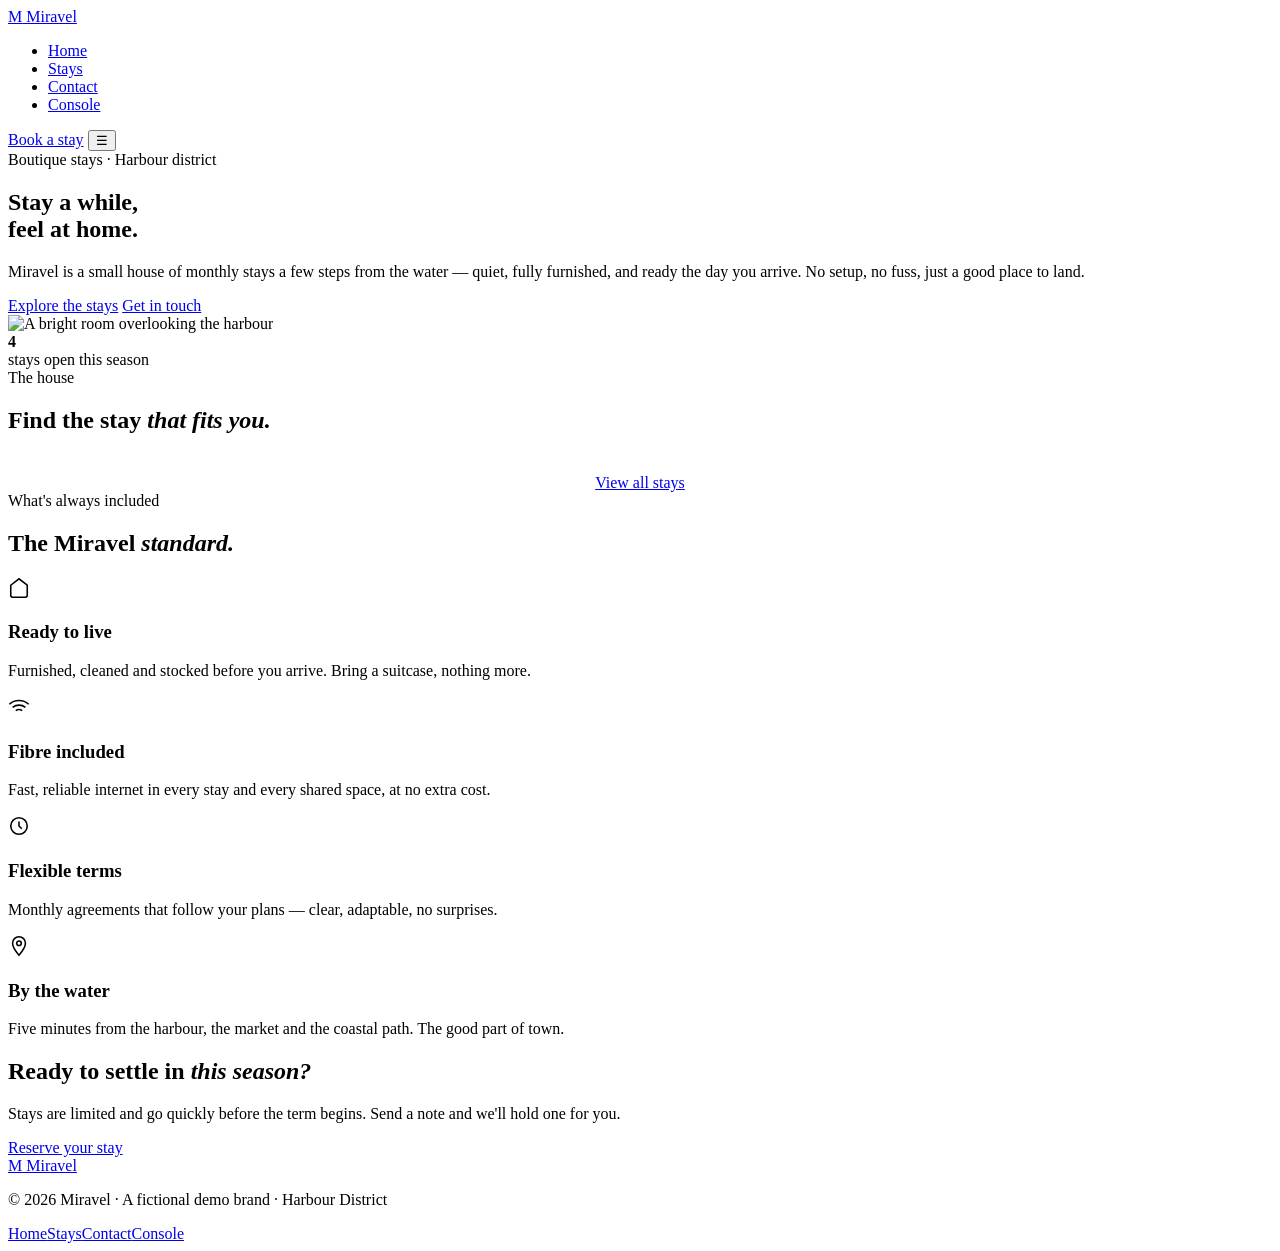
==== index.html @ c9b0ef8e "Add files via upload" ====
<!DOCTYPE html>
<html lang="en">
<head>
  <meta charset="UTF-8">
  <meta name="viewport" content="width=device-width, initial-scale=1.0">
  <title>Miravel — Boutique Stays by the Coast</title>
  <meta name="description" content="Miravel offers modern, fully-equipped boutique stays a few steps from the harbour. Monthly rooms for students, remote workers and long visits.">
  <link rel="preconnect" href="https://fonts.googleapis.com">
  <link rel="preconnect" href="https://fonts.gstatic.com" crossorigin>
  <link href="https://fonts.googleapis.com/css2?family=Fraunces:ital,opsz,wght@0,9..144,400;0,9..144,500;1,9..144,400&family=Inter:wght@400;500;600&display=swap" rel="stylesheet">
  <link rel="stylesheet" href="assets/style.css">
</head>
<body>

<!-- NAV -->
<nav class="nav">
  <div class="container nav__inner">
    <a href="index.html" class="brand"><span class="brand__mark">M</span> Miravel</a>
    <ul class="nav__links">
      <li><a href="index.html" class="active">Home</a></li>
      <li><a href="rooms.html">Stays</a></li>
      <li><a href="contact.html">Contact</a></li>
      <li><a href="admin.html">Console</a></li>
    </ul>
    <a href="contact.html" class="btn btn--primary btn--sm nav__cta">Book a stay</a>
    <button class="burger" onclick="toggleNav()">☰</button>
  </div>
</nav>

<!-- HERO -->
<section class="hero">
  <div class="container hero__grid">
    <div>
      <span class="eyebrow">Boutique stays · Harbour district</span>
      <h1 class="display">Stay a while,<br><span class="amber">feel at home.</span></h1>
      <p>Miravel is a small house of monthly stays a few steps from the water — quiet, fully furnished, and ready the day you arrive. No setup, no fuss, just a good place to land.</p>
      <div class="hero__actions">
        <a href="rooms.html" class="btn btn--primary">Explore the stays</a>
        <a href="contact.html" class="btn btn--ghost">Get in touch</a>
      </div>
    </div>
    <div class="hero__visual">
      <img src="https://picsum.photos/seed/miravel-hero/900/1100" alt="A bright room overlooking the harbour">
      <div class="hero__badge">
        <span class="dot"></span>
        <div><b>4</b><br><span>stays open this season</span></div>
      </div>
    </div>
  </div>
</section>

<!-- FEATURED STAYS -->
<section class="section">
  <div class="container">
    <div class="section__head">
      <span class="eyebrow">The house</span>
      <h2 class="display">Find the stay <em>that fits you.</em></h2>
    </div>
    <div class="rooms-grid" id="featured-rooms"></div>
    <div style="text-align:center;margin-top:40px">
      <a href="rooms.html" class="btn btn--primary">View all stays</a>
    </div>
  </div>
</section>

<!-- FEATURES -->
<section class="section" style="padding-top:0">
  <div class="container">
    <div class="section__head">
      <span class="eyebrow eyebrow--amber">What's always included</span>
      <h2 class="display">The Miravel <em>standard.</em></h2>
    </div>
    <div class="features">
      <div class="feature reveal">
        <div class="feature__icon"><svg width="22" height="22" viewBox="0 0 24 24" fill="none" stroke="currentColor" stroke-width="1.7"><path d="M3 9l9-7 9 7v11a2 2 0 0 1-2 2H5a2 2 0 0 1-2-2Z"/></svg></div>
        <h3>Ready to live</h3><p>Furnished, cleaned and stocked before you arrive. Bring a suitcase, nothing more.</p>
      </div>
      <div class="feature reveal">
        <div class="feature__icon"><svg width="22" height="22" viewBox="0 0 24 24" fill="none" stroke="currentColor" stroke-width="1.7"><path d="M5 12.5a11 11 0 0 1 14 0M1.4 9a16 16 0 0 1 21.2 0M8.5 16a6 6 0 0 1 7 0M12 20h.01"/></svg></div>
        <h3>Fibre included</h3><p>Fast, reliable internet in every stay and every shared space, at no extra cost.</p>
      </div>
      <div class="feature reveal">
        <div class="feature__icon"><svg width="22" height="22" viewBox="0 0 24 24" fill="none" stroke="currentColor" stroke-width="1.7"><circle cx="12" cy="12" r="9"/><path d="M12 7v5l3 3"/></svg></div>
        <h3>Flexible terms</h3><p>Monthly agreements that follow your plans — clear, adaptable, no surprises.</p>
      </div>
      <div class="feature reveal">
        <div class="feature__icon"><svg width="22" height="22" viewBox="0 0 24 24" fill="none" stroke="currentColor" stroke-width="1.7"><path d="M12 2C8 2 5 5 5 9c0 5 7 13 7 13s7-8 7-13c0-4-3-7-7-7Z"/><circle cx="12" cy="9" r="2.5"/></svg></div>
        <h3>By the water</h3><p>Five minutes from the harbour, the market and the coastal path. The good part of town.</p>
      </div>
    </div>
  </div>
</section>

<!-- BANNER -->
<section class="section" style="padding-top:0">
  <div class="container">
    <div class="banner reveal">
      <div>
        <h2 class="display">Ready to settle in <em>this season?</em></h2>
        <p>Stays are limited and go quickly before the term begins. Send a note and we'll hold one for you.</p>
      </div>
      <a href="contact.html" class="btn btn--amber">Reserve your stay</a>
    </div>
  </div>
</section>

<!-- FOOTER -->
<footer class="footer">
  <div class="container footer__inner">
    <a href="index.html" class="brand"><span class="brand__mark">M</span> Miravel</a>
    <p class="footer__copy">© <span id="yr"></span> Miravel · A fictional demo brand · Harbour District</p>
    <nav class="footer__nav">
      <a href="index.html">Home</a><a href="rooms.html">Stays</a><a href="contact.html">Contact</a><a href="admin.html">Console</a>
    </nav>
  </div>
</footer>

<script src="assets/data.js"></script>
<script src="assets/site.js"></script>
<script>document.getElementById("yr").textContent = new Date().getFullYear();</script>
</body>
</html>
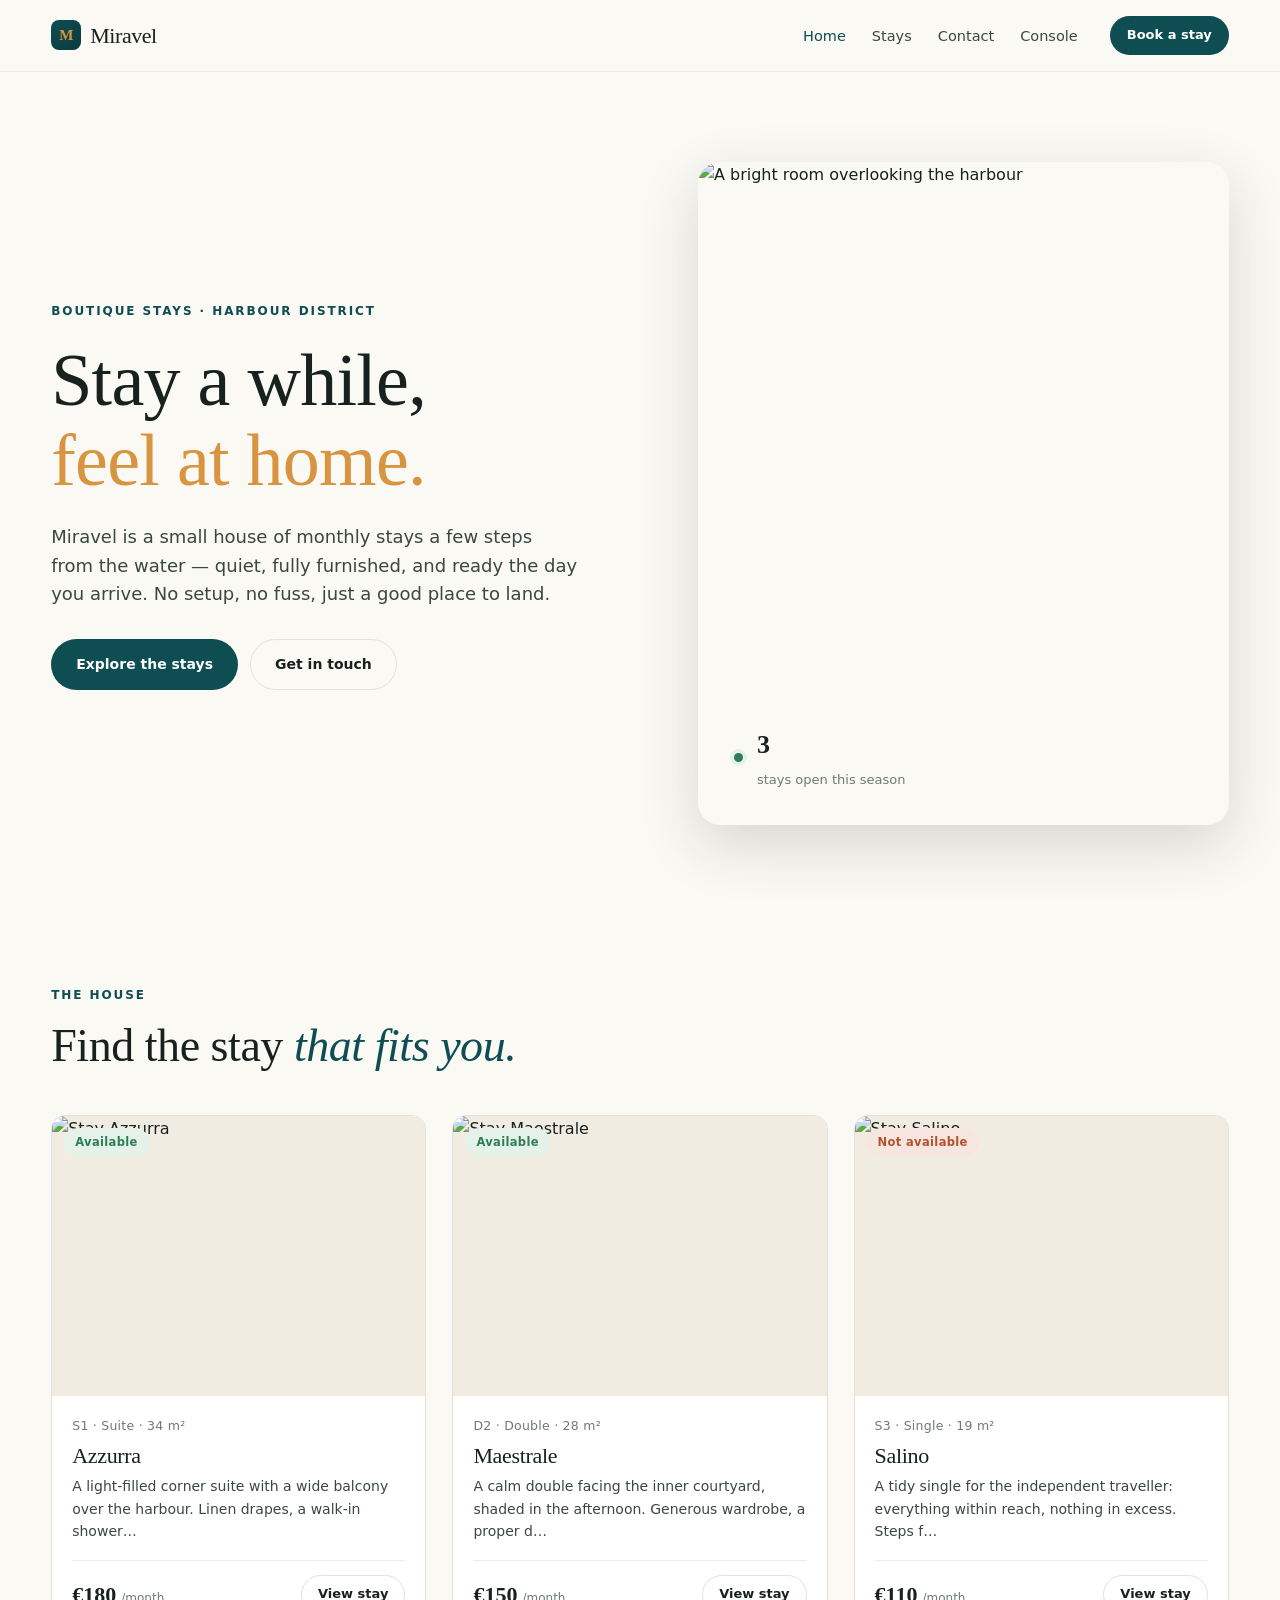
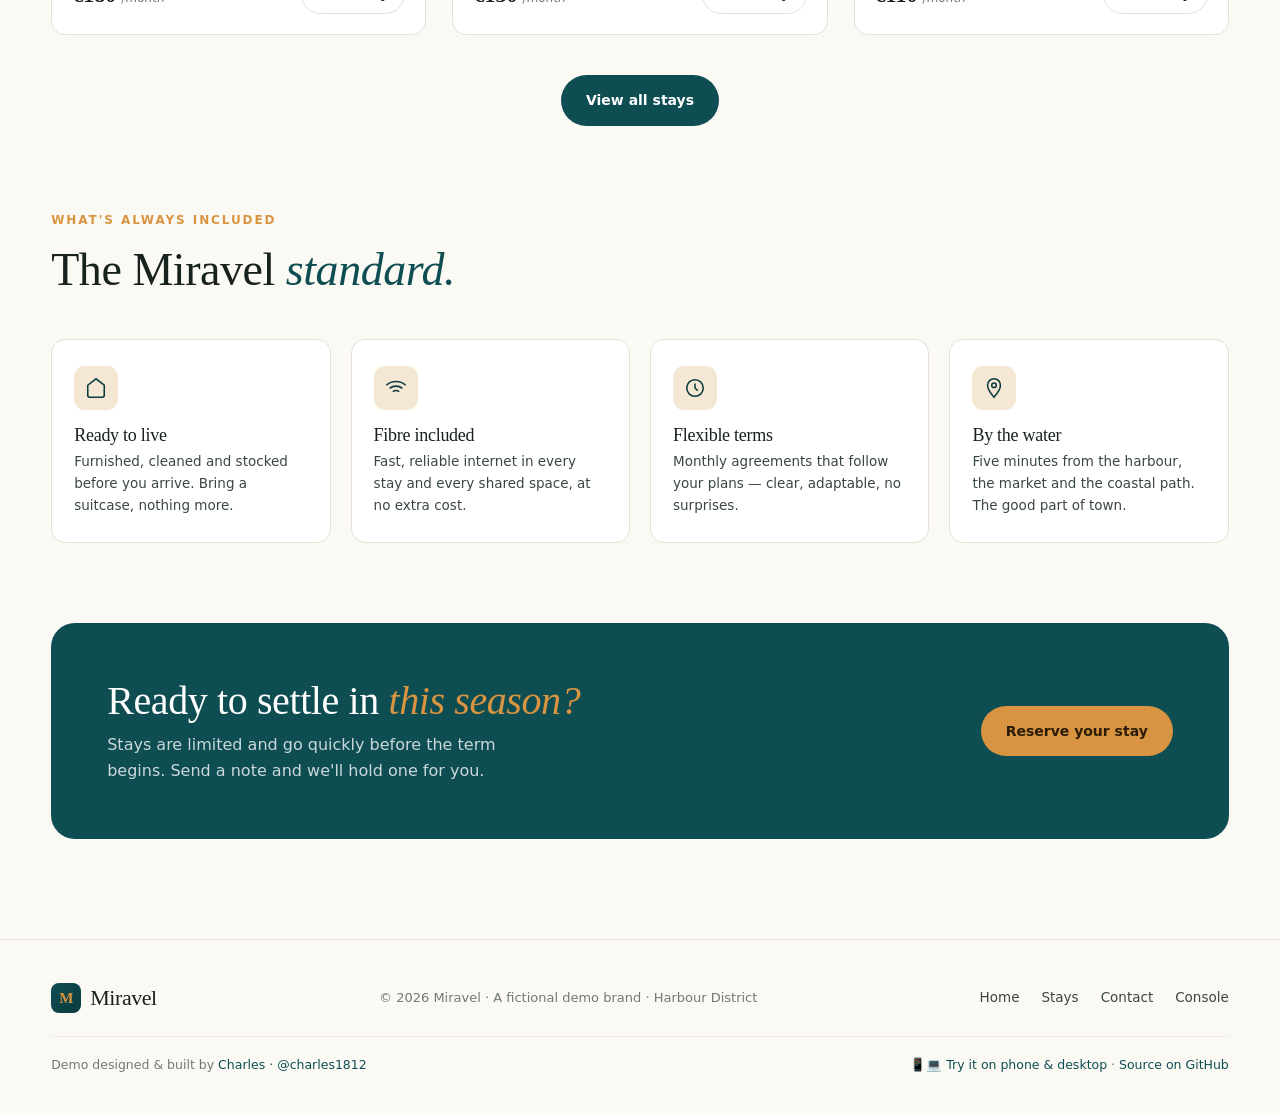
==== commit ce6837f5: "Add device lab, mobile fixes and live sync - preview.html: phone + desktop side by side, with a live" ====
--- a/index.html
+++ b/index.html
@@ -8,6 +8,8 @@
   <link rel="preconnect" href="https://fonts.googleapis.com">
   <link rel="preconnect" href="https://fonts.gstatic.com" crossorigin>
   <link href="https://fonts.googleapis.com/css2?family=Fraunces:ital,opsz,wght@0,9..144,400;0,9..144,500;1,9..144,400&family=Inter:wght@400;500;600&display=swap" rel="stylesheet">
+  <link rel="icon" href="data:image/svg+xml,%3Csvg xmlns='http://www.w3.org/2000/svg' viewBox='0 0 32 32'%3E%3Crect width='32' height='32' rx='8' fill='%230e4d52'/%3E%3Ctext x='16' y='22' font-family='Georgia,serif' font-size='18' text-anchor='middle' fill='%23d99441'%3EM%3C/text%3E%3C/svg%3E">
+  <meta name="theme-color" content="#0e4d52">
   <link rel="stylesheet" href="assets/style.css">
 </head>
 <body>
@@ -23,7 +25,7 @@
       <li><a href="admin.html">Console</a></li>
     </ul>
     <a href="contact.html" class="btn btn--primary btn--sm nav__cta">Book a stay</a>
-    <button class="burger" onclick="toggleNav()">☰</button>
+    <button class="burger" type="button" onclick="toggleNav()">☰</button>
   </div>
 </nav>
 
@@ -43,7 +45,7 @@
       <img src="https://picsum.photos/seed/miravel-hero/900/1100" alt="A bright room overlooking the harbour">
       <div class="hero__badge">
         <span class="dot"></span>
-        <div><b>4</b><br><span>stays open this season</span></div>
+        <div><b id="hero-count">4</b><br><span id="hero-count-label">stays open this season</span></div>
       </div>
     </div>
   </div>
@@ -112,11 +114,14 @@
     <nav class="footer__nav">
       <a href="index.html">Home</a><a href="rooms.html">Stays</a><a href="contact.html">Contact</a><a href="admin.html">Console</a>
     </nav>
+    <div class="footer__credit">
+      <span>Demo designed &amp; built by <a href="https://github.com/charles1812" target="_blank" rel="noopener">Charles · @charles1812</a></span>
+      <span><a href="preview.html">📱💻 Try it on phone &amp; desktop</a> · <a href="https://github.com/charles1812/booking_site" target="_blank" rel="noopener">Source on GitHub</a></span>
+    </div>
   </div>
 </footer>
 
 <script src="assets/data.js"></script>
 <script src="assets/site.js"></script>
-<script>document.getElementById("yr").textContent = new Date().getFullYear();</script>
 </body>
 </html>
--- a/assets/style.css
+++ b/assets/style.css
@@ -0,0 +1,424 @@
+/* ============================================================
+   MIRAVEL — Boutique Stays / Property CMS Demo
+   Design tokens: petrol teal + amber, Fraunces + Inter
+   ============================================================ */
+
+:root {
+  --ink:        #17211e;
+  --ink-soft:   #3a4742;
+  --muted:      #6e7a72;
+  --teal:       #0e4d52;
+  --teal-deep:  #0a3b3f;
+  --amber:      #d99441;
+  --amber-soft: #f4e7d3;
+  --paper:      #fbf9f4;
+  --surface:    #ffffff;
+  --line:       #e6e1d6;
+  --line-soft:  #f0ece2;
+  --ok:         #2f7d54;
+  --ok-bg:      #e4f2ea;
+  --warn:       #b5502f;
+  --warn-bg:    #f7e6df;
+  --radius:     14px;
+  --radius-sm:  9px;
+  --shadow:     0 1px 2px rgba(23,33,30,.04), 0 8px 30px rgba(23,33,30,.06);
+  --shadow-lg:  0 20px 60px rgba(23,33,30,.16);
+  --ease:       cubic-bezier(.22,.61,.36,1);
+  --display: "Fraunces", Georgia, serif;
+  --body: "Inter", system-ui, -apple-system, sans-serif;
+}
+
+* { margin: 0; padding: 0; box-sizing: border-box; }
+
+html { scroll-behavior: smooth; }
+
+body {
+  font-family: var(--body);
+  color: var(--ink);
+  background: var(--paper);
+  line-height: 1.6;
+  -webkit-font-smoothing: antialiased;
+  text-rendering: optimizeLegibility;
+}
+
+img { display: block; max-width: 100%; }
+a { color: inherit; text-decoration: none; }
+
+.container { width: min(1180px, 92vw); margin-inline: auto; }
+
+/* ---------- Type ---------- */
+.display { font-family: var(--display); font-weight: 400; letter-spacing: -.01em; }
+.eyebrow {
+  font-size: 12px; font-weight: 600; letter-spacing: .16em;
+  text-transform: uppercase; color: var(--teal);
+}
+.eyebrow--amber { color: var(--amber); }
+
+h1, h2, h3 { font-family: var(--display); font-weight: 400; line-height: 1.08; letter-spacing: -.015em; }
+em { font-style: italic; }
+
+/* ---------- Buttons ---------- */
+.btn {
+  display: inline-flex; align-items: center; justify-content: center; gap: 8px;
+  font-family: var(--body); font-size: 14px; font-weight: 600;
+  padding: 13px 24px; border-radius: 100px; border: 1.5px solid transparent;
+  cursor: pointer; transition: all .25s var(--ease); white-space: nowrap;
+}
+.btn--primary { background: var(--teal); color: #fff; }
+.btn--primary:hover { background: var(--teal-deep); transform: translateY(-2px); box-shadow: 0 10px 24px rgba(14,77,82,.28); }
+.btn--ghost { background: transparent; color: var(--ink); border-color: var(--line); }
+.btn--ghost:hover { border-color: var(--teal); color: var(--teal); }
+.btn--amber { background: var(--amber); color: #2a1c07; }
+.btn--amber:hover { background: #c9822f; transform: translateY(-2px); }
+.btn--light { background: #fff; color: var(--teal-deep); }
+.btn--sm { padding: 8px 16px; font-size: 13px; }
+.btn--block { width: 100%; }
+
+/* ============================================================
+   NAV
+   ============================================================ */
+.nav {
+  position: sticky; top: 0; z-index: 50;
+  background: rgba(251,249,244,.82); backdrop-filter: blur(14px);
+  border-bottom: 1px solid var(--line-soft);
+}
+.nav__inner { display: flex; align-items: center; gap: 28px; padding: 16px 0; }
+.brand { display: flex; align-items: center; gap: 9px; font-family: var(--display); font-size: 22px; letter-spacing: -.02em; }
+.brand__mark {
+  width: 30px; height: 30px; border-radius: 8px;
+  background: linear-gradient(135deg, var(--teal), var(--teal-deep));
+  display: grid; place-items: center; color: var(--amber); font-size: 15px; font-weight: 600;
+  font-family: var(--display);
+}
+.nav__links { display: flex; gap: 26px; margin-left: auto; list-style: none; }
+.nav__links a { font-size: 14.5px; font-weight: 500; color: var(--ink-soft); transition: color .2s; }
+.nav__links a:hover, .nav__links a.active { color: var(--teal); }
+.nav__cta { margin-left: 4px; }
+.burger { display: none; background: none; border: none; font-size: 22px; cursor: pointer; color: var(--ink); width: 40px; height: 40px; border-radius: 10px; }
+.burger:focus-visible { outline: 2px solid var(--teal); }
+
+@media (max-width: 820px) {
+  .nav__links, .nav__cta { display: none; }
+  .burger { display: grid; place-items: center; margin-left: auto; }
+  .nav__links.open {
+    display: flex; flex-direction: column; position: absolute; top: 100%; left: 0; right: 0;
+    background: var(--surface); padding: 18px 6vw 22px; gap: 4px; box-shadow: var(--shadow);
+  }
+  .nav__links.open a { display: block; padding: 10px 0; font-size: 16px; }
+}
+
+/* ============================================================
+   HERO
+   ============================================================ */
+.hero { position: relative; overflow: hidden; padding: 90px 0 76px; }
+.hero__grid { display: grid; grid-template-columns: 1.05fr .95fr; gap: 60px; align-items: center; }
+.hero h1 { font-size: clamp(42px, 6vw, 74px); margin: 18px 0 22px; }
+.hero h1 .amber { color: var(--amber); }
+.hero p { font-size: 18px; color: var(--ink-soft); max-width: 46ch; margin-bottom: 30px; }
+.hero__actions { display: flex; gap: 12px; flex-wrap: wrap; }
+
+.hero__visual { position: relative; aspect-ratio: 4/5; border-radius: 22px; overflow: hidden; box-shadow: var(--shadow-lg); }
+.hero__visual img { width: 100%; height: 100%; object-fit: cover; }
+.hero__badge {
+  position: absolute; left: 18px; bottom: 18px; right: 18px;
+  background: rgba(251,249,244,.92); backdrop-filter: blur(8px);
+  border-radius: 14px; padding: 16px 18px; display: flex; align-items: center; gap: 14px;
+}
+.hero__badge b { font-family: var(--display); font-size: 26px; }
+.hero__badge span { font-size: 13px; color: var(--muted); }
+.hero__badge .dot { width: 9px; height: 9px; border-radius: 50%; background: var(--ok); box-shadow: 0 0 0 4px var(--ok-bg); }
+
+@media (max-width: 820px) {
+  .hero__grid { grid-template-columns: 1fr; gap: 36px; }
+  .hero__visual { aspect-ratio: 3/4; max-width: 420px; }
+}
+
+/* ============================================================
+   SECTION HEADERS
+   ============================================================ */
+.section { padding: 80px 0; }
+.section__head { max-width: 620px; margin-bottom: 44px; }
+.section__head h2 { font-size: clamp(30px, 4vw, 46px); margin: 14px 0 0; }
+.section__head h2 em { color: var(--teal); }
+
+/* ============================================================
+   ROOM CARDS
+   ============================================================ */
+.rooms-grid { display: grid; grid-template-columns: repeat(3, 1fr); gap: 26px; }
+@media (max-width: 900px) { .rooms-grid { grid-template-columns: repeat(2, 1fr); } }
+@media (max-width: 620px) { .rooms-grid { grid-template-columns: 1fr; } }
+
+.card {
+  background: var(--surface); border: 1px solid var(--line); border-radius: var(--radius);
+  overflow: hidden; transition: transform .3s var(--ease), box-shadow .3s var(--ease);
+  display: flex; flex-direction: column;
+}
+.card:hover { transform: translateY(-5px); box-shadow: var(--shadow-lg); }
+.card__media { position: relative; aspect-ratio: 4/3; overflow: hidden; background: var(--line-soft); }
+.card__media img { width: 100%; height: 100%; object-fit: cover; transition: transform .5s var(--ease); }
+.card:hover .card__media img { transform: scale(1.05); }
+.card__badge {
+  position: absolute; top: 12px; left: 12px; font-size: 11.5px; font-weight: 600;
+  padding: 5px 11px; border-radius: 100px; letter-spacing: .03em;
+  background: var(--ok-bg); color: var(--ok);
+}
+.card__badge--off { background: var(--warn-bg); color: var(--warn); }
+.card__body { padding: 20px; display: flex; flex-direction: column; gap: 8px; flex: 1; }
+.card__meta { font-size: 12.5px; color: var(--muted); letter-spacing: .02em; }
+.card__title { font-family: var(--display); font-size: 22px; }
+.card__desc { font-size: 14px; color: var(--ink-soft); flex: 1; }
+.card__foot { display: flex; align-items: center; justify-content: space-between; margin-top: 10px; padding-top: 14px; border-top: 1px solid var(--line-soft); }
+.card__price b { font-family: var(--display); font-size: 22px; }
+.card__price span { font-size: 12px; color: var(--muted); }
+
+/* ============================================================
+   FEATURES
+   ============================================================ */
+.features { display: grid; grid-template-columns: repeat(4, 1fr); gap: 20px; }
+@media (max-width: 900px) { .features { grid-template-columns: repeat(2, 1fr); } }
+@media (max-width: 520px) { .features { grid-template-columns: 1fr; } }
+.feature { background: var(--surface); border: 1px solid var(--line); border-radius: var(--radius); padding: 26px 22px; }
+.feature__icon { width: 44px; height: 44px; border-radius: 11px; background: var(--amber-soft); color: var(--teal-deep); display: grid; place-items: center; margin-bottom: 16px; }
+.feature h3 { font-size: 18px; margin-bottom: 6px; }
+.feature p { font-size: 13.5px; color: var(--ink-soft); }
+
+/* ============================================================
+   BANNER / CTA
+   ============================================================ */
+.banner { background: var(--teal); color: #fff; border-radius: 24px; padding: 56px; display: flex; align-items: center; justify-content: space-between; gap: 30px; flex-wrap: wrap; }
+.banner h2 { font-size: clamp(28px, 4vw, 40px); color: #fff; }
+.banner h2 em { color: var(--amber); }
+.banner p { color: rgba(255,255,255,.78); max-width: 44ch; margin-top: 10px; }
+
+/* ============================================================
+   FOOTER
+   ============================================================ */
+.footer { border-top: 1px solid var(--line); padding: 40px 0; margin-top: 20px; }
+.footer__inner { display: flex; align-items: center; justify-content: space-between; gap: 20px; flex-wrap: wrap; }
+.footer__copy { font-size: 13px; color: var(--muted); }
+.footer__nav { display: flex; gap: 22px; }
+.footer__nav a { font-size: 13.5px; color: var(--ink-soft); }
+.footer__nav a:hover { color: var(--teal); }
+.footer__credit { width: 100%; font-size: 12.5px; color: var(--muted); padding-top: 18px; border-top: 1px solid var(--line-soft); display: flex; gap: 14px; flex-wrap: wrap; justify-content: space-between; }
+.footer__credit a { color: var(--teal); font-weight: 500; }
+.footer__credit a:hover { text-decoration: underline; }
+
+/* ============================================================
+   PAGE HERO (interior pages)
+   ============================================================ */
+.page-hero { padding: 56px 0 40px; border-bottom: 1px solid var(--line-soft); }
+.page-hero h1 { font-size: clamp(34px, 5vw, 56px); margin-top: 12px; }
+.page-hero h1 em { color: var(--teal); }
+.page-hero p { color: var(--ink-soft); margin-top: 12px; max-width: 52ch; }
+.breadcrumb { font-size: 13px; color: var(--muted); margin-bottom: 6px; }
+.breadcrumb a:hover { color: var(--teal); }
+
+/* ============================================================
+   ROOM DETAIL
+   ============================================================ */
+.detail-grid { display: grid; grid-template-columns: 1fr 340px; gap: 48px; align-items: start; padding: 56px 0; }
+@media (max-width: 860px) { .detail-grid { grid-template-columns: 1fr; } }
+.gallery__main { aspect-ratio: 16/10; border-radius: var(--radius); overflow: hidden; background: var(--line-soft); }
+.gallery__main img { width: 100%; height: 100%; object-fit: cover; }
+.gallery__thumbs { display: grid; grid-template-columns: repeat(4, 1fr); gap: 10px; margin-top: 10px; }
+.gallery__thumbs img { aspect-ratio: 1; object-fit: cover; border-radius: 8px; cursor: pointer; opacity: .7; transition: opacity .2s; }
+.gallery__thumbs img:hover, .gallery__thumbs img.active { opacity: 1; }
+.gallery__thumbs img.active { outline: 2px solid var(--teal); outline-offset: 2px; }
+.gallery__main img { transition: opacity .25s var(--ease); }
+
+/* ---------- Stays filter bar ---------- */
+.filters { display: flex; flex-wrap: wrap; gap: 10px; align-items: center; margin-bottom: 30px; }
+.filters__chips { display: flex; flex-wrap: wrap; gap: 8px; }
+.filter-chip {
+  font-family: var(--body); font-size: 13.5px; font-weight: 500; color: var(--ink-soft);
+  background: var(--surface); border: 1.5px solid var(--line); border-radius: 100px;
+  padding: 8px 16px; cursor: pointer; transition: all .2s var(--ease);
+}
+.filter-chip:hover { border-color: var(--teal); color: var(--teal); }
+.filter-chip[aria-pressed="true"] { background: var(--teal); border-color: var(--teal); color: #fff; }
+.filters__side { margin-left: auto; display: flex; gap: 10px; align-items: center; flex-wrap: wrap; }
+.filters select {
+  font-family: var(--body); font-size: 13.5px; color: var(--ink); background: var(--surface);
+  border: 1.5px solid var(--line); border-radius: 100px; padding: 8px 14px; cursor: pointer;
+}
+.filters__toggle { display: flex; align-items: center; gap: 8px; font-size: 13.5px; color: var(--ink-soft); cursor: pointer; }
+.filters__count { font-size: 13px; color: var(--muted); width: 100%; }
+@media (max-width: 620px) { .filters__side { margin-left: 0; } }
+
+/* ---------- Contact layout ---------- */
+.contact-grid { display: grid; grid-template-columns: 1.4fr .9fr; gap: 48px; align-items: start; }
+@media (max-width: 860px) { .contact-grid { grid-template-columns: 1fr; gap: 32px; } }
+.detail-side { background: var(--surface); border: 1px solid var(--line); border-radius: var(--radius); padding: 26px; position: sticky; top: 90px; }
+.spec { display: flex; justify-content: space-between; padding: 11px 0; border-bottom: 1px solid var(--line-soft); font-size: 14px; }
+.spec:last-of-type { border-bottom: 0; }
+.spec span { color: var(--muted); }
+.price-box { text-align: center; background: var(--amber-soft); border-radius: 10px; padding: 18px; margin: 18px 0; }
+.price-box b { font-family: var(--display); font-size: 34px; }
+.price-box span { display: block; font-size: 12px; color: var(--muted); text-transform: uppercase; letter-spacing: .08em; }
+.amenities { display: flex; flex-wrap: wrap; gap: 8px; }
+.amenity { font-size: 13px; background: var(--paper); border: 1px solid var(--line); border-radius: 100px; padding: 6px 13px; }
+
+/* ============================================================
+   FORMS
+   ============================================================ */
+.field { margin-bottom: 16px; }
+.field label { display: block; font-size: 12.5px; font-weight: 600; color: var(--ink-soft); margin-bottom: 6px; letter-spacing: .01em; }
+.field input, .field select, .field textarea {
+  width: 100%; font-family: var(--body); font-size: 14.5px; color: var(--ink);
+  background: var(--surface); border: 1.5px solid var(--line); border-radius: var(--radius-sm);
+  padding: 11px 14px; outline: none; transition: border-color .2s;
+}
+.field input:focus, .field select:focus, .field textarea:focus { border-color: var(--teal); }
+.field textarea { resize: vertical; min-height: 110px; }
+.field-row { display: grid; grid-template-columns: 1fr 1fr; gap: 14px; }
+@media (max-width: 560px) { .field-row { grid-template-columns: 1fr; } }
+
+.notice { padding: 13px 16px; border-radius: var(--radius-sm); font-size: 14px; margin-bottom: 16px; }
+.notice--ok { background: var(--ok-bg); color: var(--ok); }
+.notice--warn { background: var(--warn-bg); color: var(--warn); }
+.notice--info { background: #e6eef0; color: var(--teal-deep); }
+
+/* ============================================================
+   ADMIN
+   ============================================================ */
+.admin-body { background: #f3f1ea; }
+
+/* login */
+.login-wrap { min-height: 100vh; display: grid; place-items: center; padding: 24px; background: linear-gradient(150deg, var(--teal-deep), #06282b); }
+.login-card { background: #fff; border-radius: 18px; padding: 40px; width: min(400px, 100%); box-shadow: var(--shadow-lg); }
+.login-card .brand { justify-content: center; margin-bottom: 4px; }
+.login-sub { text-align: center; font-size: 12.5px; color: var(--muted); text-transform: uppercase; letter-spacing: .1em; margin-bottom: 24px; }
+.demo-hint { background: var(--amber-soft); border-radius: 9px; padding: 11px 14px; font-size: 13px; color: #6b4a17; margin-bottom: 20px; text-align: center; }
+.demo-hint code { background: rgba(0,0,0,.07); padding: 1px 6px; border-radius: 4px; font-weight: 600; }
+
+/* shell */
+.admin-shell { display: grid; grid-template-columns: 240px 1fr; min-height: 100vh; }
+.sidebar { background: var(--teal-deep); color: #cfe0e0; padding: 24px 16px; display: flex; flex-direction: column; }
+.sidebar .brand { color: #fff; margin-bottom: 30px; padding-left: 8px; }
+.sidebar .brand__mark { background: var(--amber); color: var(--teal-deep); }
+.side-nav { display: flex; flex-direction: column; gap: 3px; flex: 1; }
+.side-nav button {
+  display: flex; align-items: center; gap: 11px; width: 100%; text-align: left;
+  background: none; border: none; color: #a9c4c4; font-family: var(--body);
+  font-size: 14.5px; font-weight: 500; padding: 11px 13px; border-radius: 9px; cursor: pointer; transition: all .18s;
+}
+.side-nav button:hover { background: rgba(255,255,255,.06); color: #fff; }
+.side-nav button.active { background: var(--amber); color: var(--teal-deep); font-weight: 600; }
+.side-nav svg { width: 18px; height: 18px; flex-shrink: 0; }
+.side-nav .count { margin-left: auto; background: var(--amber); color: var(--teal-deep); font-size: 11px; font-weight: 700; border-radius: 100px; padding: 1px 7px; }
+.side-nav button.active .count { background: var(--teal-deep); color: var(--amber); }
+.side-foot { border-top: 1px solid rgba(255,255,255,.1); padding-top: 14px; margin-top: 14px; }
+.side-foot a, .side-foot button { display: flex; align-items: center; gap: 10px; color: #a9c4c4; font-size: 13.5px; padding: 9px 13px; border-radius: 8px; background: none; border: none; cursor: pointer; width: 100%; font-family: var(--body); }
+.side-foot a:hover, .side-foot button:hover { background: rgba(255,255,255,.06); color: #fff; }
+.side-foot svg { width: 16px; height: 16px; flex-shrink: 0; }
+
+.admin-main { padding: 32px 34px; overflow-x: hidden; }
+.admin-head { display: flex; align-items: center; justify-content: space-between; margin-bottom: 26px; gap: 16px; flex-wrap: wrap; }
+.admin-head h1 { font-size: 30px; }
+.admin-head p { font-size: 13.5px; color: var(--muted); margin-top: 2px; }
+
+/* stat cards */
+.stats { display: grid; grid-template-columns: repeat(4, 1fr); gap: 16px; margin-bottom: 30px; }
+@media (max-width: 780px) { .stats { grid-template-columns: repeat(2, 1fr); } }
+.stat { background: #fff; border: 1px solid var(--line); border-radius: var(--radius); padding: 20px; }
+.stat b { font-family: var(--display); font-size: 34px; display: block; line-height: 1; }
+.stat span { font-size: 13px; color: var(--muted); }
+.stat .tint { color: var(--teal); }
+
+/* data table */
+.panel { background: #fff; border: 1px solid var(--line); border-radius: var(--radius); overflow: hidden; }
+.panel__head { display: flex; align-items: center; justify-content: space-between; padding: 18px 20px; border-bottom: 1px solid var(--line-soft); }
+.panel__head h2 { font-size: 20px; }
+.table { width: 100%; border-collapse: collapse; }
+.table th { text-align: left; font-size: 11.5px; text-transform: uppercase; letter-spacing: .06em; color: var(--muted); font-weight: 600; padding: 12px 20px; border-bottom: 1px solid var(--line-soft); }
+.table td { padding: 14px 20px; border-bottom: 1px solid var(--line-soft); font-size: 14px; vertical-align: middle; }
+.table tr:last-child td { border-bottom: 0; }
+.table tr:hover td { background: #faf9f5; }
+.row-media { width: 54px; height: 40px; border-radius: 6px; object-fit: cover; }
+.pill { font-size: 11.5px; font-weight: 600; padding: 4px 10px; border-radius: 100px; display: inline-block; }
+.pill--ok { background: var(--ok-bg); color: var(--ok); }
+.pill--off { background: var(--warn-bg); color: var(--warn); }
+.pill--new { background: #e6eef0; color: var(--teal-deep); }
+.pill--confirmed { background: var(--ok-bg); color: var(--ok); }
+.pill--declined { background: var(--warn-bg); color: var(--warn); }
+.row-actions { display: flex; gap: 6px; justify-content: flex-end; }
+.icon-btn { width: 32px; height: 32px; border-radius: 7px; border: 1px solid var(--line); background: #fff; cursor: pointer; display: grid; place-items: center; transition: all .18s; }
+.icon-btn:hover { border-color: var(--teal); color: var(--teal); }
+.icon-btn--danger:hover { border-color: var(--warn); color: var(--warn); }
+.icon-btn svg { width: 15px; height: 15px; }
+
+/* toggle */
+.toggle { position: relative; width: 40px; height: 22px; }
+.toggle input { opacity: 0; width: 0; height: 0; }
+.toggle .track { position: absolute; inset: 0; background: #cfd6d0; border-radius: 100px; cursor: pointer; transition: .2s; }
+.toggle .track::before { content: ""; position: absolute; width: 16px; height: 16px; left: 3px; top: 3px; background: #fff; border-radius: 50%; transition: .2s; }
+.toggle input:checked + .track { background: var(--ok); }
+.toggle input:checked + .track::before { transform: translateX(18px); }
+
+/* media grid */
+.media-grid { display: grid; grid-template-columns: repeat(auto-fill, minmax(150px, 1fr)); gap: 14px; }
+.media-item { position: relative; aspect-ratio: 4/3; border-radius: 10px; overflow: hidden; border: 1px solid var(--line); }
+.media-item img { width: 100%; height: 100%; object-fit: cover; }
+.media-item button { position: absolute; top: 6px; right: 6px; width: 26px; height: 26px; border-radius: 6px; background: rgba(23,33,30,.7); color: #fff; border: none; cursor: pointer; display: grid; place-items: center; }
+
+/* modal */
+.modal-overlay { position: fixed; inset: 0; background: rgba(10,20,18,.5); backdrop-filter: blur(3px); display: none; place-items: center; z-index: 100; padding: 24px; }
+.modal-overlay.open { display: grid; }
+.modal { background: #fff; border-radius: 16px; width: min(680px, 100%); max-height: 90vh; overflow-y: auto; box-shadow: var(--shadow-lg); }
+.modal__head { display: flex; align-items: center; justify-content: space-between; padding: 20px 24px; border-bottom: 1px solid var(--line-soft); position: sticky; top: 0; background: #fff; }
+.modal__head h2 { font-size: 22px; }
+.modal__body { padding: 24px; }
+.modal__foot { display: flex; justify-content: flex-end; gap: 10px; padding: 18px 24px; border-top: 1px solid var(--line-soft); position: sticky; bottom: 0; background: #fff; }
+.close-x { background: none; border: none; font-size: 24px; cursor: pointer; color: var(--muted); line-height: 1; }
+
+.chip-input { display: flex; flex-wrap: wrap; gap: 6px; padding: 6px; border: 1.5px solid var(--line); border-radius: var(--radius-sm); }
+.chip-input input { border: none; outline: none; flex: 1; min-width: 120px; padding: 6px; font-size: 14px; font-family: var(--body); }
+.chip { display: inline-flex; align-items: center; gap: 6px; background: var(--amber-soft); color: #6b4a17; font-size: 13px; padding: 4px 10px; border-radius: 100px; }
+.chip button { background: none; border: none; cursor: pointer; color: inherit; font-size: 14px; line-height: 1; }
+
+.empty-state { text-align: center; padding: 60px 20px; color: var(--muted); }
+.empty-state svg { width: 40px; height: 40px; opacity: .4; margin-bottom: 12px; }
+
+.mobile-only { display: none; }
+@media (max-width: 820px) {
+  .admin-shell { grid-template-columns: 1fr; }
+  .sidebar { flex-direction: row; align-items: center; padding: 12px 16px; overflow-x: auto; }
+  .sidebar .brand { margin-bottom: 0; margin-right: 16px; }
+  .side-nav { flex-direction: row; gap: 4px; }
+  .side-nav button { padding: 8px 12px; white-space: nowrap; }
+  .side-foot { border-top: none; border-left: 1px solid rgba(255,255,255,.1); padding-top: 0; padding-left: 12px; margin: 0 0 0 12px; display: flex; }
+  .admin-main { padding: 20px; }
+  .side-nav .count { margin-left: 6px; }
+}
+
+/* admin tables become stacked cards on phones */
+@media (max-width: 720px) {
+  .table thead { display: none; }
+  .table, .table tbody, .table tr, .table td { display: block; width: 100%; }
+  .table tr { position: relative; padding: 14px 16px; border-bottom: 1px solid var(--line-soft); }
+  .table tr:last-child { border-bottom: 0; }
+  .table tr:hover td { background: none; }
+  .table td { padding: 3px 0; border: 0; display: flex; justify-content: space-between; align-items: center; gap: 12px; text-align: right; }
+  .table td[data-label]::before { content: attr(data-label); font-size: 11px; text-transform: uppercase; letter-spacing: .06em; color: var(--muted); font-weight: 600; text-align: left; }
+  .table td:first-child { text-align: left; justify-content: flex-start; }
+  .table td.cell-media { display: none; }
+  .table td.cell-actions { padding-top: 10px; justify-content: flex-end; }
+  .row-actions .icon-btn { width: 38px; height: 38px; }
+}
+
+/* toast */
+.toast {
+  position: fixed; bottom: 24px; left: 50%; transform: translateX(-50%) translateY(20px);
+  background: var(--ink); color: #fff; padding: 13px 22px; border-radius: 100px; font-size: 14px;
+  box-shadow: var(--shadow-lg); opacity: 0; pointer-events: none; transition: all .3s var(--ease); z-index: 200;
+}
+.toast.show { opacity: 1; transform: translateX(-50%) translateY(0); }
+
+/* reveal */
+.reveal { opacity: 0; transform: translateY(16px); transition: opacity .6s var(--ease), transform .6s var(--ease); }
+.reveal.in { opacity: 1; transform: none; }
+
+@media (prefers-reduced-motion: reduce) {
+  * { animation: none !important; transition: none !important; scroll-behavior: auto !important; }
+  .reveal { opacity: 1; transform: none; }
+}
